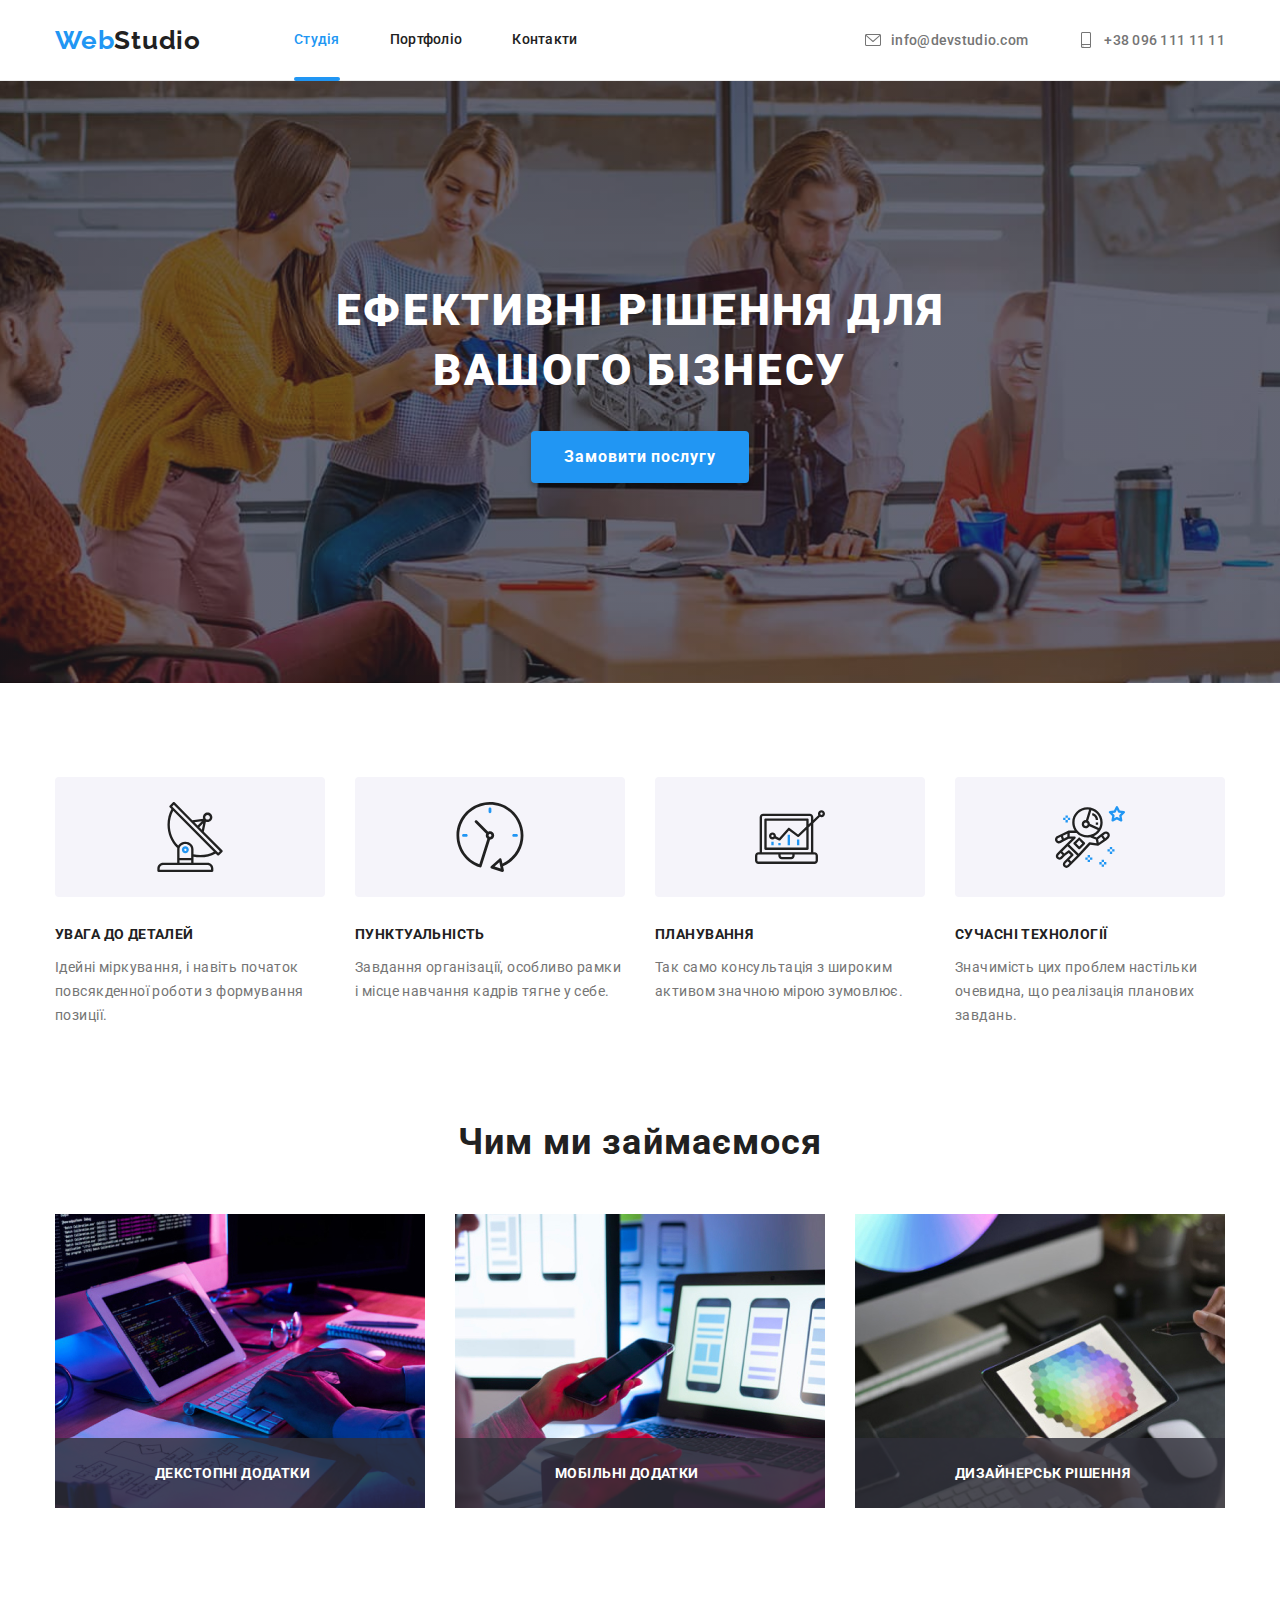
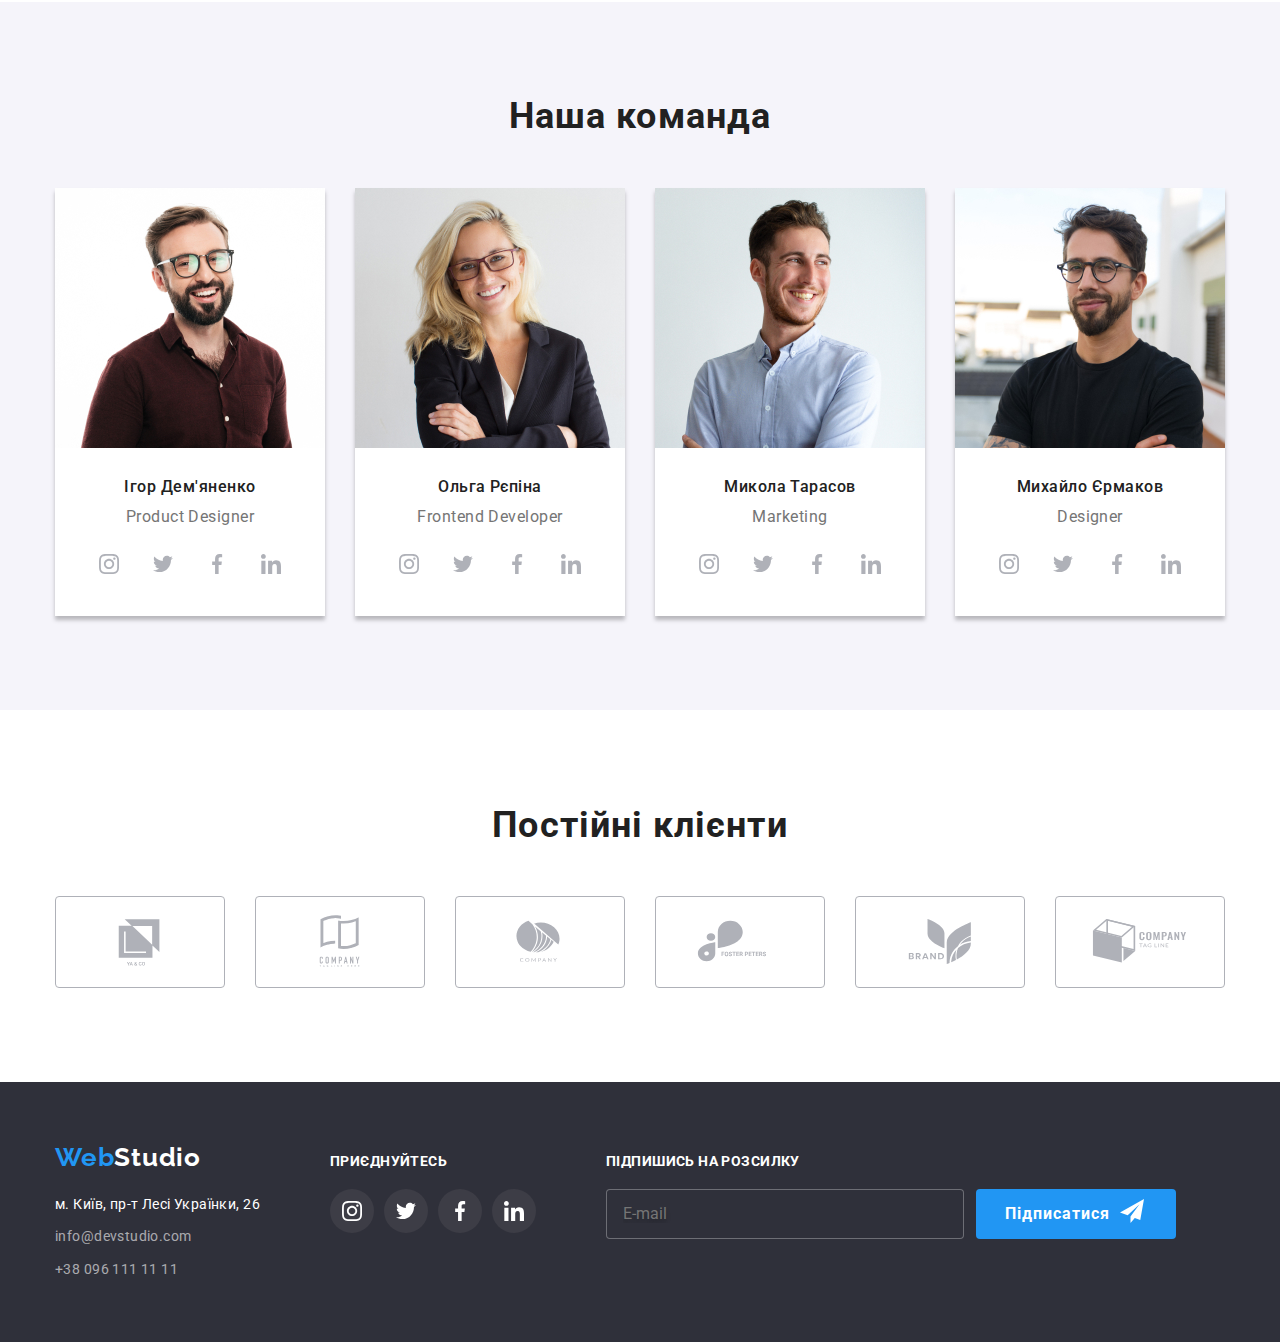
==== index.html @ d0a81571 "home work 6" ====
<!doctype html>
<html lang="uk">
<head>
    <meta charset="UTF-8">
    <meta http-equiv="X-UA-Compatible" content="IE=edge">
    <meta name="viewport" content="width=device-width, initial-scale=1.0">
    <title>WebStudio</title>
    <link rel="preconnect" href="https://fonts.googleapis.com">
    <link rel="preconnect" href="https://fonts.gstatic.com" crossorigin>
    <link href="https://fonts.googleapis.com/css2?family=Raleway:wght@700&family=Roboto:wght@400;500;700;900&display=swap"
        rel="stylesheet">
    <link rel="stylesheet" href="https://cdnjs.cloudflare.com/ajax/libs/modern-normalize/1.0.0/modern-normalize.min.css">
    <link rel="stylesheet" href="./css/styles.css">
</head>
<body class="page">
<!-- шапка сайта-->
    <header class="main-nav">
        <div  class="main-list container">
        <nav class="menu"> 
            <a href="./іndex.html" class="logo"><span class="logo-accent">Web</span>Studio</a>
            <ul class="site-nav list">
                <li class="item"><a href="#" class="link current">Студія</a></li>
                <li class="item"><a href="./portfolio.html" class="link">Портфоліо</a></li>
                <li class="item"><a href="#" class="link" >Контакти</a></li>
            </ul>
          </nav>
<!--Contacts-->    
            <ul class="mailtel-list list">
                <li class="item">
                    <a class="top-adress" href="mailto:info@devstudio.com">
                        <svg class="item-icon" width="16px" height="16px">
                        <use href="./images/icons.svg#icon-envelope "></use></svg>info@devstudio.com</a>              
                    </li>
                <li class="item"> 
                    <a class="top-adress" href="tel:+380961111111">
                        <svg class="item-icon" width="16px" height="16px">
                        <use href="./images/icons.svg#icon-smartphone"></use></svg>+38 096 111 11 11</a>
                  </li>
            </ul>
        </div>
    </header>
    <main>
<!-- Ефективні рішення для вашого бізнесу -->
        <section class="hero slide-hero">
            <h1 class="hero-title">ЕФЕКТИВНІ РІШЕННЯ ДЛЯ ВАШОГО БІЗНЕСУ</h1>
            <button  type="button" class="hero-button" data-modal-open>Замовити послугу</button>
            
        </section>
<!-- <h2>Переваги </h2> -->    
     <section class="section">
        <div class="container visually">
                <ul class="site-nav visually">
                    <li class="list-item">
                        <div class="icon-box">
                            <svg class="feuture-card-icon" width="70px" height="70px">
                              <use href="./images/icons.svg#icon-antenna-1"></use>
                            </svg>
                          </div>
                        <h3 class="title-visually">УВАГА ДО ДЕТАЛЕЙ</h3>
                        <p class="section-advantege">Ідейні міркування, і навіть початок повсякденної роботи з формування позиції.</p>
                    </li>

                    <li class="list-item">
                        <div class="icon-box">
                            <svg class="feuture-card-icon" width="70px" height="70px">
                              <use href="./images/icons.svg#icon-clock-1"></use>
                            </svg>
                          </div>
                        <h3 class="title-visually">ПУНКТУАЛЬНІСТЬ</h3>
                        <p class="section-advantege">Завдання організації, особливо рамки і місце навчання кадрів тягне у себе.</p>
                    </li>  
                    <li class="list-item">
                        <div class="icon-box">
                            <svg class="feuture-card-icon" width="70px" height="70px">
                              <use href="./images/icons.svg#icon-diagram-1"></use>
                            </svg>
                          </div>
                        <h3 class="title-visually">ПЛАНУВАННЯ</h3>
                        <p class="section-advantege">Так само консультація з широким активом значною мірою зумовлює.</p>
                        </li>
                    <li class="list-item">
                        <div class="icon-box">
                            <svg class="feuture-card-icon" width="70px" height="70px">
                              <use href="./images/icons.svg#icon-astronaut-1"></use>
                            </svg>
                          </div>
                        <h3 class="title-visually">СУЧАСНІ ТЕХНОЛОГІЇ</h3>
                        <p class="section-advantege">Значимість цих проблем настільки очевидна, що реалізація планових завдань.</p>
                    </li>
                </ul>
        </div>
       </section>
    <!-- Чим ми займаємось     -->
        <section class="section profile">
            <div class="container">
             <h2 class="section-title">Чим ми займаємося</h2>        
                <ul class="work-list see">
                    <li class="photo">
                      <div class="photo-thumb">
                          <img src="./images/Box/box1.jpg" class="work-see" alt="Картинка-1" width="370">
                            <div class="photo-overlay"> 
                            <p class="text-thumb">ДЕКСТОПНІ ДОДАТКИ</p>
                            </div>
                       </div>
                    </li>        
                    <li class="photo">
                        <div class="photo-thumb">
                          <img src="./images/Box/box2.jpg" class="work-see" alt="Картинка-2" width="370">
                          <div class="photo-overlay"> 
                                <p class="text-thumb">МОБІЛЬНІ ДОДАТКИ</p>
                          </div>
                       </div>
                    </li>
                    <li class="photo">
                      <div class="photo-thumb">
                       <img src="./images/Box/box3.jpg" class="work-see" alt="Картинка-3" width="370">
                          <div class="photo-overlay"> 
                            <p class="text-thumb">ДИЗАЙНЕРСЬК РІШЕННЯ</p>
                          </div>
                       </div>
                    </li>
                </ul>
            </div>
        </section>
<!--Наша команда-->
    <section class="section team">
        <div class="container">
         <h2 class="section-title">Наша команда</h2>
            <ul class="time-composition body"> 
                    <li class="item-body">
                        <img src="./images/Foto/igor1.jpg" alt="Дем'яненко" width="270">
                    <div class="subsubtitle">
                            <h3 class="section-subtitle">Ігор Дем'яненко</h3>
                            <p lang="en" class="professions">Product Designer</p>
                    <!-- </div>
                    соцсети команда
                    <div class="time-social">  -->
                        <ul class="list social">
                            <li>
                              <a class="time-social-link" href="https://www.instagram.com"><svg width="20px" height="20px">
                                  <use href="./images/icons.svg#icon-instagram"></use>
                                </svg>
                              </a>
                            </li>
                            <li>
                              <a class="time-social-link" href="https://twitter.com"><svg width="20px" height="20px">
                                  <use href="./images/icons.svg#icon-twitter"></use>
                                </svg>
                              </a>
                            </li>
                            <li>
                              <a class="time-social-link" href="https://www.facebook.com"><svg width="20px" height="20px">
                                  <use href="./images/icons.svg#icon-facebook"></use>
                                </svg>
                              </a>
                            </li>
                            <li>
                              <a class="time-social-link" href="https://www.linkedin.com"><svg width="20px" height="20px">
                                  <use href="./images/icons.svg#icon-linkedin"></use>
                                </svg>
                              </a>
                            </li>
                          </ul>
                    </div>
                    </li> 
                    <li class="item-body"> 
                         <img src="./images/Foto/olga2.jpg" alt="Рєпіна" width="270">
                        <div class="subsubtitle">
                           <h3 class="section-subtitle">Ольга Рєпіна</h3>
                           <p lang="en" class="professions">Frontend Developer</p>
                        <!-- </div>
                        <div class="time-social">   -->
                            <ul class="list social">
                                <li>
                                  <a class="time-social-link" href="https://www.instagram.com"><svg width="20px" height="20px">
                                      <use href="./images/icons.svg#icon-instagram"></use>
                                    </svg>
                                  </a>
                                </li>
                                <li>
                                  <a class="time-social-link" href="https://twitter.com"><svg width="20px" height="20px">
                                      <use href="./images/icons.svg#icon-twitter"></use>
                                    </svg>
                                  </a>
                                </li>
                                <li>
                                  <a class="time-social-link" href="https://www.facebook.com"><svg width="20px" height="20px">
                                      <use href="./images/icons.svg#icon-facebook"></use>
                                    </svg>
                                  </a>
                                </li>
                                <li>
                                  <a class="time-social-link" href="https://www.linkedin.com"><svg width="20px" height="20px">
                                      <use href="./images/icons.svg#icon-linkedin"></use>
                                    </svg>
                                  </a>
                                </li>
                              </ul>
                        </div>
                    <li class="item-body">
                        <img src="./images/Foto/mykola3.jpg" alt="Тарасов" width="270">
                        <div class="subsubtitle">
                            <h3 class="section-subtitle">Микола Тарасов</h3>
                            <p lang="en" class="professions">Marketing</p>
                         <!-- </div>
                         <div class="time-social">   -->
                            <ul class="list social">
                                <li>
                                  <a class="time-social-link" href="https://www.instagram.com"><svg width="20px" height="20px">
                                      <use href="./images/icons.svg#icon-instagram"></use>
                                    </svg>
                                  </a>
                                </li>
                                <li>
                                  <a class="time-social-link" href="https://twitter.com"><svg width="20px" height="20px">
                                      <use href="./images/icons.svg#icon-twitter"></use>
                                    </svg>
                                  </a>
                                </li>
                                <li>
                                  <a class="time-social-link" href="https://www.facebook.com"><svg width="20px" height="20px">
                                      <use href="./images/icons.svg#icon-facebook"></use>
                                    </svg>
                                  </a>
                                </li>
                                <li>
                                  <a class="time-social-link" href="https://www.linkedin.com"><svg width="20px" height="20px">
                                      <use href="./images/icons.svg#icon-linkedin"></use>
                                    </svg>
                                  </a>
                                </li>
                              </ul>
                        </div>
                    </li>
                    <li class="item-body">
                        <img src="./images/Foto/mychaylo4.jpg" alt="Єрмаков" width="270">
                        <div class="subsubtitle">
                            <h3 class="section-subtitle">Михайло Єрмаков</h3>
                            <p lang="en" class="professions">Designer</p>
                        <!-- </div>
                        <div class="time-social">   -->
                            <ul class="list social">
                                <li>
                                  <a class="time-social-link" href="https://www.instagram.com"><svg width="20px" height="20px">
                                      <use href="./images/icons.svg#icon-instagram"></use>
                                    </svg>
                                  </a>
                                </li>
                                <li>
                                  <a class="time-social-link" href="https://twitter.com"><svg width="20px" height="20px">
                                      <use href="./images/icons.svg#icon-twitter"></use>
                                    </svg>
                                  </a>
                                </li>
                                <li>
                                  <a class="time-social-link" href="https://www.facebook.com"><svg width="20px" height="20px">
                                      <use href="./images/icons.svg#icon-facebook"></use>
                                    </svg>
                                  </a>
                                </li>
                                <li>
                                  <a class="time-social-link" href="https://www.linkedin.com"><svg width="20px" height="20px">
                                      <use href="./images/icons.svg#icon-linkedin"></use>
                                    </svg>
                                  </a>
                                </li>
                              </ul>
                        </div>
                    </li>
            </ul>
        </div>
    </section>
    <!-- постійні клієнти -->
<section class="clients-section">
    <div class="container clients-block">
      <h2 class="clients-title">Постійні клієнти</h2>
      <ul class="list clients-list">
        <li>
          <a class="clients-icon" href="#">
            <svg width="106" height="60">
              <use href="./images/icons.svg#icon-logo-yaco1"></use>
            </svg>
          </a>
        </li>
        <li>
          <a class="clients-icon" href="#">
            <svg width="106" height="60">
              <use href="./images/icons.svg#icon-logo-tag2"></use>
            </svg>
          </a>
        </li>
        <li>
          <a class="clients-icon" href="#">
            <svg width="106" height="60">
              <use href="./images/icons.svg#icon-logo-company3"></use>
            </svg>
          </a>
        </li>
        <li>
          <a class="clients-icon" href="#">
            <svg width="106" height="60">
              <use href="./images/icons.svg#icon-logo-foster4"></use>
            </svg>
          </a>
        </li>
        <li>
          <a class="clients-icon" href="#">
            <svg width="106" height="60">
              <use href="./images/icons.svg#icon-logo-brand5"></use>
            </svg>
          </a>
        </li>
        <li>
          <a class="clients-icon" href="#">
            <svg width="106" height="60">
              <use href="./images/icons.svg#icon-logo-line6"></use>
            </svg>
          </a>
        </li>
      </ul>
    </div>
  </section>
    </main>
    <footer class="footer">      
        <!-- Контакты--> 
        <section class="contacts-section">
        <h2 class="visually-hidden">Contacts</h2>
              <div class="container footer-block"> 
                 <div>
                 <a href="./іndex.html" class="footer-section"><span class="logo-footer">Web</span>Studio</a>
                    <address class="addressa">
                        <p class="mail"> м. Київ, пр-т Лесі Українки, 26 </p>
                            <ul class="site-address">  
                                <li class="tel"><a href="mailto:info@devstudio.com" class="link-footer ">info@devstudio.com</a></li>
                                <li class="tel"><a href="tel:+380961111111" class="link-footer ">+38 096 111 11 11</a></li>
                            </ul> 
                    </address>
                  </div>
                  <div class="footer-social">
                    <p>Приєднуйтесь</p>
                    <ul class="list social">
                      <li>
                        <a class="footer-social-link" href="https://www.instagram.com"><svg width="20px" height="20px">
                            <use href="./images/icons.svg#icon-instagram"></use>
                          </svg>
                        </a>
                      </li>
                      <li>
                        <a class="footer-social-link" href="https://twitter.com"><svg width="20px" height="20px">
                            <use href="./images/icons.svg#icon-twitter"></use>
                          </svg>
                        </a>
                      </li>
                      <li>
                        <a class="footer-social-link" href="https://www.facebook.com"><svg width="20px" height="20px">
                            <use href="./images/icons.svg#icon-facebook"></use>
                          </svg>
                        </a>
                      </li>
                      <li>
                        <a class="footer-social-link" href="https://www.linkedin.com"><svg width="20px" height="20px">
                            <use href="./images/icons.svg#icon-linkedin"></use>
                          </svg>
                        </a>
                      </li>
                    </ul>
                  </div>   
                  <div class="mail-social"> 
                    <p> ПІДПИШИСЬ НА РОЗСИЛКУ</p>
                    <div class="mail-user">
                        <div class="mail-footer">
                         <label for="mail" class="imput-name"></label>
                        <input class="imput-footer" id="mail" type="email" name="mail" placeholder="E-mail"/>
                        </div>
                        <div class="mail-box">
                        <button type="button" class="mail-start">Підписатися
                       <svg class="mail-svg" width="24px" height="24px">
                         <use href="./images/icons.svg#icon-icon-send"></use></svg></button>
                      </div>
                      </div>
                   </div> 
               </div> 
              </div>   
             
        </section>    
    </footer>
 
  <div class="backdrop is-hidden" data-modal>
    <div class="modal" >
     <button  class="modal-close" data-modal-close>
      <svg width="20px" height="20px">
        <use href="./images/icons.svg#close-modal"></use></svg></button>
      
        <!-- Залиште свої дані, ми вам передзвонимо -->
      
      <form class="js-speaker-form">
       <h2 class="modal-data">Залиште свої дані, ми вам передзвонимо</h2> 
   
          <div class="form-position">
            <label for="name" class="imput-name">Ім'я</label>
                <div class="imputs">
                    <input class="imput-box" id="name" type="text" name="name"/>
                    <svg class="imputs-icon" width="18px" height="18px">
                          <use href="./images/icons.svg#icon-person-black-18dp">
                      </use>
                    </svg>
                </div>               
          </div>
          <div class="form-position"> 
           <label for="tel" class="imput-name">Телефон</label>
               <div class="imputs">
                  <input class="imput-box" id="tel" type="tel" name="tel" />
                  <svg class="imputs-icon" width="18px" height="18px">
                  <use href="./images/icons.svg#icon-phone-black-18dp">
                  </use>
                </svg>
              </div>
          </div>       
          <div class="form-position"> 
            <label for="mail" class="imput-name">Пошта</label>
             <div class="imputs">
              <input class="imput-box" id="mail" type="email" name="mail" />
              <svg class="imputs-icon" width="18px" height="18px">
              <use href="./images/icons.svg#icon-email-black-18dp">
              </use>
            </svg>
             </div>
          </div>       
          <div class="form-position"> 
            <label for="comment" class="imput-name">Коментар</label>
          <div class="imputs">
            <textarea id="comment" name="comment" class="user-comment" cols="30" rows="10" 
          style= "width: 448px; height: 120px;"
          placeholder="Введіть текст" class="text-comment"
          ></textarea>
          </div>
          </div>
          <container class="check-polise"> 
            <input id="policy" type="checkbox" class="check-box" name="policy"  style= "width: 15px; height: 16px;">
            <p class="consent">Погоджуюся з розсилкою та приймаю <span class="link-contract">Умови договору</span></p> 
         </container>
      <!-- </form> -->
        <!-- <div class="button-position"> -->
            <button type ="submit" class="submit-button">Відправити</button>
        <!-- </div> -->
      </form>
    </div>
  </div>  
    <script src="./js/modal.js">
    </script>
</body>
</html>
---- css/styles.css ----
:root {
  --primary-text-color: #757575;
  --title-text-color:#212121;
  --accent-color:#2196F3;
  --project-color: #EEEEEE;
  --white-color: #ffffff;
  --button-background-color: #F5F4FA;
  --page-background-color: #F5F4FA;
  --background-color:#2F303A;
  --link-address: rgba(255, 255, 255, 0.6);
  --background-color-page: #ffffff;
  --solid: #EEEEEE;
  --background-color-portfolio: #F5F5F5;
  --border-color-page: #ECECEC;
  --color-hero-background:#C4C4C4;
  --color-social-link:  #AFB1B8;

}



body {
    font-family: Roboto, sans-serif;
    background-color:var(--white-color);
    /* background-color: tomato; */
    color:  var(--primary-text-color);
    /* border: 2px dashed tomato; */
    font-style: normal;
}
.hero,
.contacts-section  {
    background-color: var(--background-color)
    
}
/* .link.current{
    background-color: var(--accent-color);
} */

.item {
    position: relative;
}
.link.current::after {
    content: "";
    position: absolute;
    left: 0;
    bottom: -1px;
    /* transform: translate(-50%,0); */
    display: block;
    border-radius: 2px;
    width: 100%;
    height: 4px;
    background-color: var(--accent-color);
    
}

.hero {
    text-align: center;
    padding-top: 200px;
    padding-bottom: 200px;
    max-width: 1600px;
    /* height: 600px; */
    margin: 0 auto 0 auto;
    background-color: var(--color-hero-background);

}

.visually-hidden {
    position: absolute;
    white-space: nowrap;
    width: 1px;
    height: 1px;
    overflow: hidden;
    border: 0;
    padding: 0;
    clip: rect(0 0 0 0);
    clip-path: inset(50%);
    margin: -1px;
}    
 /* outline: 1px solid olive; */

.contacts-section {
    display: flex;
    padding-top: 60px;
    padding-bottom: 60px;
}

/* .logo-footer{
    padding-top: 60px;
}  */
.addressa .mail {
    padding-bottom: 0px;
    /* margin-top: 20px; */
    margin-bottom: 9px;
    font-size: 14px;
    line-height: 1.7;
    letter-spacing: 0.03em;
    color: var(--white-color);

    
}


.site-address {
    margin-top: 0px;
    margin-bottom: 0px;
    padding-bottom: 0px;
    padding-left: 0px;
    transition: transform 250ms  cubic-bezier(0.4, 0, 0.2, 1);
}
.site-address > a {
    padding-bottom: 0px;
}


/* * Ресет */ 

/* svg {
    width: 20px;
    height: 20px;
} */
/* Стили для обнуления верхних отступов у элементов */
h1,
h2,
h3,
h4,
h5,
h6,
p {
	margin-top: 0;
}
/* Класс для обнуления базовых свойств у списков (ul) */
.list {
	list-style: none;
	padding-left: 0;
	margin: 0;
    
}
/* Класс для обнуления базовых свойств у ссылок */
.link {
	text-decoration: none;
	color: inherit;
}
/* Свойства для корректного отображения картинок */
img {
	display: block;
	max-width: 100%;
	height: auto;
}
/* Свойства для обнуления курсива у address */
address {
	font-style: normal;
    margin-top: 20px;
}



/* обнуление маржинов у ul */
.site-nav,
.contacts {
    margin: 0;
}

/* конец Ресет */

.hero-title {
    /* padding-top: 200px; */
    padding-bottom: 0px;
    margin-top: 0px;
    margin-bottom: 30px;
    color: #FFFFFF;
    font-weight: 900;
    font-size: 44px;
    line-height: 1.36;
    text-align: center;
    letter-spacing: 0.06em;
    max-width: 696px;
    margin-left: auto;
    margin-right: auto;   
  
}
 /* добавление иконок */


.visuallym {
    display: flex;

}

.top-adress {
    display: flex;
    align-items: center;
    text-decoration: none;
    font-weight: 500;
    font-size: 14px;
    line-height: 16px;
    letter-spacing: 0.02em;
    color: var(--primary-text-color);
    transition: fill 250ms cubic-bezier(0.4, 0, 0.2, 1), color 250ms cubic-bezier(0.4, 0, 0.2, 1) ; 
}



.item-icon {

    margin-right: 10px;
    fill: currentcolor;
}

.icon-box {
    height: 120px;
    display: flex;
    align-items: center;
    justify-content: center;
    background-color: var(--page-background-color);
    margin-bottom: 30px;
    border-radius: 4px;
    flex-basis: calc((100% - 90) / 4);
}
.list-item {
    display: inline-block;
    width: 270px;
}

.slide-hero {
    background-image: linear-gradient(to right, rgba(47, 48, 58, 0.4), rgba(47, 48, 58, 0.4)), url(../images/Brainstorm-foto.jpg);
    background-repeat: no-repeat;
    background-position: center center;
    background-size: cover;
}

/* .list-item: */

.hero-button {
    display: inline-block;
    border-radius: 4px;
    border: 1px solid transparent;
    padding: 10px 32px;
    min-width: 216px;
    box-shadow: 0px 4px 4px rgba(0, 0, 0, 0.25);
    /* margin-bottom: 200px; */
}
 

 
.hero-button {
    color: var(--white-color);
    cursor: pointer;
    font-weight: 700;
    font-size: 16px;
    line-height: 1.87;
    text-align: center;
    letter-spacing: 0.06em;
}
.hero-button {
    background-color: #2196F3;
    transition: background-color 250ms cubic-bezier(0.4, 0, 0.2, 1);

}
.hero-button:hover,
.hero-button:focus {
    color: var(--white-color);
    background-color: #188CE8;
    /* transition: 250ms cubic-bezier(0.4, 0, 0.2, 1); */

}


/* Page-header */

.page-header {
    background-color:var(--background-color-page);
  
}


.main-list.container {
    margin-left: auto;
    margin-right: auto;
    padding-left: 15px;
    padding-right: 15px;
    width: 1200px;

}

.container {
    margin-left: auto;
    margin-right: auto;
    padding-left: 15px;
    padding-right: 15px;
    width: 1200px;

}

.container.visually {
    margin-top: 0px;
    margin-bottom: 0px;
}

.container.card {
    margin-bottom: 94px;
}

/* main-nav */


.main-nav {
    align-items: center;
    justify-content: space-between;
    border-bottom: 1px solid var(--border-color-page);
    margin-top: 0px;
    margin-bottom: 0px;
    padding-right: 0px;
    /* margin-left:; */

}
.main-list {
    display: flex;
    justify-items: flex-end;
    margin-top: 0px;
    margin-bottom: 0px;
    margin-left: auto;
    align-items: normal;
    /* border-bottom: 1px solid var(--border-color-page); */


}

/* logo */

.logo {
    text-decoration: none;
    color: var(--title-text-color);
    font-family: Raleway, sans-serif;
    font-weight: 700;
    font-size: 26px;
    line-height: 1.19;
    text-align: center;
    letter-spacing: 0.03em;
   margin-right: 93px ;

}
.logo-accent {
    color: var(--accent-color);
    
}

.logo a  {
    margin-top: 0px;
    margin-bottom: 0px;
    padding-top: 0px;
    padding-bottom: 0px;
}


/* Main-nav */

.menu {
 
    color: var(--accent-color);
    margin-top: 0px;
    margin-bottom: 0px;
    padding-top: 0px;
    padding-bottom: 0px;

}

.menu {
    display: flex;
    align-items: center;
}

/* link */

.link {
    display: flex;
    align-items: center;

    font-weight: 500;
    font-size: 14px;
    line-height: 1.14;
    letter-spacing: 0.02em;
    text-decoration: none;

}

.link {
    transition: background-color 250ms cubic-bezier(0.4, 0, 0.2, 1);
    cursor: pointer;
} 

.mailtel-list .link-header {
    padding-top: 32px;
    padding-bottom: 32px;
}


.link-footer {
    text-decoration: none;
    font-size: 14px;
    line-height: 1.71;
    letter-spacing: 0.03em;
    color: rgba(255, 255, 255, 0.6);
    transition: color 250ms cubic-bezier(0.4, 0, 0.2, 1);
}


.tel + .tel {
margin-top: 9px;
}

.button {
    color: var(--white-color);
    cursor: pointer;  
    transition: transform 250ms cubic-bezier(0.4, 0.0, 0.2, 1.0);
}

ul { 
    list-style: none;
}

.site-nav {
    display: flex;
    flex-wrap: nowrap
    

} 
.site-nav {
    transition: transform 250ms cubic-bezier(0.4, 0.0, 0.2, 1.0);
}


.site-nav .list {
    display:block;
   
}

.item + .item {
    margin-left: 50px;
}

.link-header {
align-self: flex-start;
transition:250ms cubic-bezier(0.4, 0.0, 0.2, 1.0);

}

.site-nav .link {
    display: block;
    color: var(--title-text-color);
    padding-top: 32px;
    padding-bottom: 32px;
}

.section-title  {
    margin-top: 0px;
    margin-bottom: 50px;
    /* padding-top: 94px;  */
    /* padding-bottom: 50px; */
} 

.time-composition {
    display: flex;
    background-color: var(--button-background-color);
 

}
.humana-list {
    display: block;
    width: 270px;
    margin-left: 0px;
    box-shadow: 0px 4px 4px rgba(0, 0, 0, 0.25);
    transition: transform 250ms cubic-bezier(0.4, 0, 0.2, 1);
     
}

.time-composition.body {
    display: flex;
    flex-wrap: wrap;
}
.item-body {
    width: 270px;
    margin-left: 0px;
    box-shadow: 0px 4px 4px rgba(0, 0, 0, 0.25);
    transition: transform 250ms cubic-bezier(0.4, 0, 0.2, 1);
}
 /* соцсети команды */

.time-social-link {
    display: flex;
    align-items: center;
    justify-content: center;
    width: 44px;
    height: 44px;
    border-radius: 50%;
    fill: var(--color-social-link);
    transition: fill 250ms cubic-bezier(0.4, 0.0, 0.2, 1.0), background-color 250ms cubic-bezier(0.4, 0.0, 0.2, 1.0);
    
}

.time-social-link:hover,
.time-social-link:focus  {
    background-color: var(--accent-color);
    fill: var(--white-color);
}


.work-list {
    
   display: flex;
   margin: 0px;
   padding: 0px;
   justify-content: space-between;
   /* padding-bottom: 44px; */
}

.thumb-project {
    position: relative;
    overflow: hidden;
    transition: transform 250ms cubic-bezier(0.4, 0.0, 0.2, 1.0);
}

.photo-thumb {
    position: relative;
    overflow: hidden;
    transition: transform 250ms cubic-bezier(0.4, 0, 0.2, 1);
  }
  
  .photo-overlay{
    display: flex;
    position: absolute;
    bottom: 0;
    width: 370px;
    height: 70px;
    background-color: var(--color);
  
    /* transform: translateX(100%);
    transition: transform 250ms cubic-bezier(0.4, 0, 0.2, 1); */
  } 
  
  /* .photo:hover .photo-overlay{
    transform: translateX(0);
  } */
  .text-thumb{
    position: absolute;
    color:var(--white-color);
    font-weight: 700;
    font-size: 14px;
    text-align: center;
    text-transform: uppercase;
    letter-spacing: 0.03em;
    padding-top: 27px;
    padding-bottom: 27px;
    bottom: 0px;
    left: 100px;
    opacity: 1;
    margin: 0;
  }
  
  .photo-thumb:hover .text-thumb{
    opacity: 1;
  }


.photo-overlay {
    display: flex;
    position: absolute;
    bottom: 0;
    width: 370px;
    height: 70px;
    background-color: rgba(47, 48, 58, 0.8);;
    /* transform: translateX(100%);
    transition: transform 250ms cubic-bezier(0.4, 0, 0.2, 1); */
}


.work-list.see :nth-child(3n) {
    margin-right: 0px;
}

/* .container, */
.time-composition {
    margin-top: 0px;
    margin-bottom: 0px;
    /* padding-bottom: 92px; */
    margin-left: 0px;
    margin-right: 0px;
    padding-left: 0px;

}  


.time-composition {
    gap: 30px;
}
.item-body {
 background-color: var(--background-color-page);
}

.title,
.section-subtitle {
/* .time-composition .professions { */
    margin-top: 0px;
    margin-bottom: 10px; 
}  
.professions {
    margin-bottom: 0px;
    padding-bottom: 0px;
    margin-bottom: 16px;
}

.site-nav .current {
    color: var(--accent-color);
}

.site-nav.visually {
    gap: 30px;
    padding-left: 0px;
}


.site-nav .link:hover,
.site-nav .link:focus,
.top-adress:hover,
.top-adress:focus {
    color: var(--accent-color);
}

.site-address:hover,
.site-address:focus {
    color: var(--accent-color);
    fill: var(--accent-color);
 }


/* email tel list */
.mailtel {
    display: flex;
    align-items: center;
}

.mailtel-list li + li {
    margin-left: 50px;   
   }


.mailtel-list {
    display: flex;
    margin-left: auto;
    align-items:center;
   
}
.mailtel-list.item + .item {
    margin-left: 50px;

}

.section-title {
    font-weight: 700;
    font-size: 36px;
    line-height: 1.16;
    text-align: center;
    letter-spacing: 0.03em;
    margin-top: 0;
    /* margin-bottom: 10; */
    color: var(--title-text-color);
}


.type-title > p {

    background-color: var(--white-color);
}

/* project */


.project-windows {

width: 370px;
    text-decoration: none;
    margin-top: 0px;
    margin-bottom: 0px;

    margin-left: 0px;
    margin-right: 0px;
}

.project-text {
/* position: absolute; */
 margin: 0;
 opacity: 1;
 padding: 0px;
 padding-top: 63px;
padding-top: 63px;
padding-left: 24px;
padding-right: 24px;
font-size: 18px;
    line-height: 1.55;
    letter-spacing: 0.03em;
    color: #FFFFFF;


  
}

   
.project-box {
    display: block;
    text-decoration: none;
}



.portfolio-overlay {
    position: absolute;
    width: 100%;
    height: 100%;
    left: 0;
    top: 0;
    margin: 0px;
    background-color: rgba(33, 150, 243, 0.9);
    opacity: 1;
    transition: transform 250ms cubic-bezier(0.4, 0, 0.2, 1);
    transform: translateY(100%); 
   
    
}

.project-box:hover .portfolio-overlay {
    transform: translateY(0);
}

.project-windows:hover {    
    box-shadow: 0px 4px 4px rgba(0, 0, 0, 0.25);

} 

.project-name {
    font-family: 'Roboto';
    padding-top: 0px;
    margin-bottom: 4px;
    line-height: 2.00;
    margin-bottom: 4px;
    font-family: Roboto;
    color: var(--title-text-color);
    font-style: normal;
    font-weight: 700;
    font-size: 18px;
    letter-spacing: 0.06em;
    } 


.project-watch {
margin: 0px;
padding-top: 0px;
padding-bottom: 0px;

}

.project-watch {
    color: var(--primary-text-color);
    font-size: 16px;
    line-height: 1.8;
    letter-spacing: 0.03em;
}
 


/* тень на картиник!!!! */
.project-box {
    min-width: 100px;
    font-family: inherit;
    appearance: none;
    border: 0;
    border-radius: 5px;
    color: #ffffff;
     
}
.project-box {
    display: block;
    transition: box-shadow 250ms cubic-bezier(0.4, 0.0, 0.2, 1.0);
}

.project-box:hover,
.project-box:focus  {
    box-shadow: 0px 4px 4px rgba(0, 0, 0, 0.25);
    
    }
    
.project {
    display: flex;
    flex-wrap: wrap;
    gap: 30px;
    margin-top: 0px;
    padding-left: 0px;
    padding-left: 0px;
    margin-bottom: 0px;
}

.project {
    flex-basis: calc(100% - 60px/3);

}


.project-list {
    margin: 0px;
    padding: 20px 24px;
    border-width: 0px 1px 1px 1px;
    border-color: var(--solid); 
    border-style: solid ;
    

}

.container.project {
    margin-left: 0px;

}


.project-windows {
   max-width: 370px;

}


.project-windows .project-box + .project-box:nth-child(n3) {
    margin-right: 0px;
}
.project-box {
    max-width: 370px;
    list-style: none;
    text-decoration: none;
transition: box-shadow 250ms cubic-bezier(0.4, 0.0, 0.2, 1.0);
}

.site-nav .item + .item {
    margin-left: 50px;

}
    

.title {
    list-style: none;
    font-weight: 700;
    font-size: 18px;
    line-height: 2;
    letter-spacing: 0.03em;
    margin-top: 0;
    margin-bottom: 10px;
    color: var(--title-text-color);
}

.title-visually {
    font-style: normal;
    font-weight: 700;
    font-size: 14px;
    line-height: 1.14;
    letter-spacing: 0.03em;
    text-transform: uppercase;
    color: var(--title-text-color);
    /* padding-top: 94px; */
}


    /* section */

.section {
    padding-top: 0px;
    padding-bottom: 0px;
    padding-top: 94px;
    padding-bottom: 94px;
    }
    .section.profile {
      padding-top: 0px; 
    }
    .section.team {
        background-color: var(--page-background-color);
    }

.section-advantege {

    margin-bottom: 0px;
    font-size: 14px;
    line-height: 1.71;
    letter-spacing: 0.03em;
    }
    

.site-nav ul {
    padding-left: 0px;
}
 /* наша команда */

.subsubtitle {
padding-top: 30px;
padding-bottom: 30px;
 }


.section-subtitle {
    color: var(--title-text-color);
    font-weight: 500;
    font-size: 16px;
    line-height: 1.18;
    text-align: center;
    letter-spacing: 0.03em;
}

 .professions {
    font-size: 16px;
    line-height: 19px;
    text-align: center;
    letter-spacing: 0.03em;
 }

.team {
    background-color: var(--button-background-color);
}

/* Постійнв клієнти */

.clients-list {
    display: flex;
    align-items: center;
    justify-content: center;
    gap: 30px;
}


.clients-block {
    padding-top: 94px;
    padding-bottom: 94px;

}
.list {
    list-style: none;
    padding-left: 0;
    /* margin: 0; */
}
.clients-title {
    font-weight: 700;
    font-size: 36px;
    line-height: 42px;
    text-align: center;
    letter-spacing: 0.03em;
    color: #212121;
    margin-bottom: 50px;
}

.clients-icon {
    display: flex;
    align-items: center;
    justify-content: center;
    width: 170px;
    height: 92px;
    border: 1px solid #AFB1B8;
    border-radius: 4px;
    fill: var(--color-social-link);
    transition: fill 250ms cubic-bezier(0.4, 0.0, 0.2, 1.0), border 250ms  cubic-bezier(0.4, 0, 0.2, 1);
}

.clients-icon:hover,
.clients-icon:focus {
    border: 1px solid var(--accent-color);
    fill: var(--accent-color);
}

.footer {
    color: var(--background-color);
}

.footer-block {
    display: flex;
    align-items: baseline;
    }
    

.footer.logo-footer {
    color: var(--accent-color);
}


.page-footer {
    color: var(--background-color);
} 

.logo-contacts,
.logo-footer,
.address,
.link-footer
.footer-section,
.link-address,
.contacts-section {
    text-decoration: none;
}

 .address {
    color: var(--white-color);
    font-style: normal;
    font-size: 14px;
    line-height: 1.71;
    letter-spacing: 0.03em;
}

.link-address {
    color: var(--link-address);
    font-size: 14px;
    line-height: 1.71;
    letter-spacing: 0.03em;
}

.logo-contacts {
    font-family: 'Raleway';
    font-weight: 700;
    font-size: 26px;
    line-height: 1.19;
    letter-spacing: 0.03em;
}

.section .team {
    margin-bottom: 44px;
}

.footer {
    height: 252px;
    background: var(--color-section);
    padding-top: 0px;
    padding-bottom: 60px;
}
.footer-section {
    text-decoration: none;
    color: var(--white-color);
    font-family: Raleway, sans-serif;
    font-weight: 700;
    font-size: 26px;
    line-height: 1.19;
    text-align: center;
    letter-spacing: 0.03em;



}

.logo-footer {
    color: var(--accent-color);
}


 /* Portfolio */

 .button-project {
    display: flex;
    align-items: center;
    justify-content:center;
    padding-left: 0px;
    border-radius: 4px;
    margin: 50px;
    margin-top: 0;
     min-width: 216px;   
    transition: background-color 250ms cubic-bezier(0.4, 0, 0.2, 1);

 }



.button-filter {
    display:inline-flex;
    align-items: center;
    color: var(--title-text-color);
    background-color: var(--button-background-color);
    cursor: pointer;
    font-family: inherit;
    border-radius: 4px;
    border: 1px solid transparent;
    padding: 6px 22px;
    text-align: center;
    font-weight: 500;
    font-size: 16px;
    line-height: 1.62;
    letter-spacing: 0.03em;
    transition: background-color 250ms cubic-bezier(0.4, 0, 0.2, 1), box-shadow 250ms cubic-bezier(0.4, 0, 0.2, 1), color 250ms cubic-bezier(0.4, 0, 0.2, 1);
         }

.button-item {
margin-right: 8px;
}

.button-item:last-child {
    margin-right: 0;
}      


.button-filter:hover, 
.button-filter:focus {
    color: var(--white-color);
    background-color: var(--accent-color);
    box-shadow: 0px 4px 4px rgba(0, 0, 0, 0.25);
    /* transition:250ms cubic-bezier(0.4, 0, 0.2, 1);   */
}

.link-footer:hover {
    color: var(--accent-color);
    /* transition:250ms cubic-bezier(0.4, 0, 0.2, 1); */

}

.footer-social {
    display: flex;
    flex-direction: column;
    margin-left: 70px;
}

.footer-social p {
    text-transform: uppercase;
    color: var(--white-color);
    margin-bottom: 20px;
    font-weight: 700;
    font-size: 14px;
    line-height: 16px;
    letter-spacing: 0.03em;
}

.footer-social .social {
    margin: 0px;
}
.social {
    display: flex;
    justify-content: center;
    gap: 10px;
}


.footer-social-link {
    display: flex;
    align-items: center;
    justify-content: center;
    width: 44px;
    height: 44px;
    border-radius: 50%;
    fill: var(--white-color);
    background: rgba(184, 177, 177, 0.1);
    transition: background-color 250ms cubic-bezier(0.4, 0.0, 0.2, 1.0);
}
.footer-social-link:hover,
.footer-social-link:focus {
    background-color: var(--accent-color);
}
.mail-social {
    display: flex;
    justify-content: flex-start;
    flex-direction: column;
    margin-left: 70px;
}

.mail-social p {
    text-transform: uppercase;
    color: var(--white-color);
    margin-bottom: 20px;
    font-weight: 700;
    font-size: 14px;
    line-height: 16px;
    letter-spacing: 0.03em; 
}
/* .mail-social {
   
    
} */

.imput-footer {
/* display: grid; */
cursor: pointer;
width: 358px;
height: 50px;
padding: 0px;
padding-left: 16px;
padding-right: 12px;
/* margin-bottom: 10px; */
border: 1px solid rgba(255, 255, 255, 0.3);
filter: drop-shadow (0px 4px 4px rgba(0, 0, 0, 0.15));
background-color: var(--background-color);
color: rgba(255, 255, 255, 0.6);
text-shadow: 0px 4px 4px rgba(0, 0, 0, 0.25);
border-radius: 4px;
/* margin-top: 4px; */
/* fill: var(--color-social-link); */

transition: fill 250ms cubic-bezier(0.4, 0.0, 0.2, 1.0), border 250ms cubic-bezier(0.4, 0, 0.2, 1), color 
250ms cubic-bezier(0.4, 0.0, 0.2, 1.0);

} 


.imput-footer:hover,
.imput-footer:focus {
    border: 1px solid var(--accent-color);
    color: var(--accent-color);
    box-shadow: 0px 4px 4px rgba(0, 0, 0, 0.25);


    
}



.mail-footer {
    margin-right: 12px;
}

.mail-box {
    position: relative;
    /* padding: 10px 28px; */
}

.mail-start {
    background-color: #2196F3;
    transition: background-color 250ms cubic-bezier(0.4, 0, 0.2, 1);
}

.mail-start {
    display: block;
    position: relative;
    width: 200px;
    height: 50px;
    padding-left: 28px;
    border-radius: 4px;
    /* border: 1px solid transparent; */
    color: var(--white-color);
    cursor: pointer;
    font-weight: 700;
    font-size: 16px;
    line-height: 1.87;
    text-align: left;
    align-items: center;
    letter-spacing: 0.06em;
    /* box-shadow: 0px 4px 4px rgba(0, 0, 0, 0.15); */
  
    border: 1px solid transparent;
    /* fill: var(--background-color-page); */
    transition: fill 250ms cubic-bezier(0.4, 0.0, 0.2, 1.0), border 250ms cubic-bezier(0.4, 0, 0.2, 1);
}
  
.mail-start:hover,
.mail-start:focus {
    border: 1px solid var(--accent-color);
    /* color: var(--accent-color); */
    box-shadow: 0px 4px 4px rgba(0, 0, 0, 0.15);
    /* text-shadow: 0px 4px 4px rgba(0, 0, 0, 0.25); */
}



    .mail-svg {
        position: absolute;
     /* margin: 10px;
        top: 13px;
        right: 28px; */
fill: var(--white-color);
    justify-content: center;
    align-items: center;
    margin-left: 10px;


    }




    /* модальное окно */

.backdrop {
    position: fixed;
    top: 0px;
    left: 0px;
    width: 100%;
    height: 100%;
    background: rgba(0, 0, 0, 0.2);;
    /* border: 10px solid violet; */
    transition: opasity 250ms cubic-bezier(0.4, 0, 0.2, 1), visibility 250ms cubic-bezier(0.4, 0, 0.2, 1);

}   
.backdrop.is-hidden { 
    opacity: 0;
    pointer-events: none;
    visibility: hidden;
  
}
.modal {
    position: absolute;
    top: 50%;
    left: 50%;
    transform: translate(-50%, -50%);
    max-height: 581px;
    height: 100%;
    width: 528px;
    background-color: var(--background-color-page); 
    transition: background-color  250ms cubic-bezier(0.4, 0, 0.2, 1);
    /* z-index: -1; */
    padding: 40px;
border: 1px solid transparent;
border-radius: 4px;
min-height: 581px;
overflow: auto;
box-shadow: 0px 1px 3px rgb(0 0 0 / 12%), 0px 1px 1px rgb(0 0 0 / 14%), 0px 2px 1px rgb(0 0 0 / 20%);   
     
}


/* 
position: relative;
width: 528px;

background-color: rgba(255, 255, 255, 1);
padding: 40px; */


.modal-close {
    display: flex;
    position: absolute;
    /* width: 100%; */
    top: 8px;
    right: 8px;
    margin: 0;
    align-items: center;
    justify-content: center;
    width: 30px;
    height: 30px;
    border-radius: 50%;
    border: 1px solid rgba(0, 0, 0, 0.1);
    padding: 0;
  background-color: var(--background-color-page);
    fill: rgba(0, 0, 0, 1);
    cursor: pointer;
}

/* Залиште свої дані, ми вам передзвонимо */

.modal-data {
    /* padding: 40px; */
    /* display: inline-block; */
    padding: 0px;
    margin-bottom: 12px;
    font-weight: 700;
    font-size: 20px;
    line-height: 1.15;
    text-align: center;
    letter-spacing: 0.03em;
    color: var(--title-text-color);

    
}
.js-speaker-form {
    /* margin-bottom: 20px; */
}

    padding-top: 0;
    padding-bottom: 0px; 
    
   
                            /* Модальное окно */


.form-position {
    /* font-weight: 400;
font-size: 12px;
line-height: 14px; */
letter-spacing: 0.01em;
color: rgba(117, 117, 117, 1);
font-weight: 400;
font-size: 12px;
line-height: 1.16;
letter-spacing: 0.01em;
margin-bottom: 4px;
padding-left: 0;
width: 448px;
height: 40px;
fill: var(--accent-color);
border: 1px solid var(--accent-color);
cursor: pointer;
}

.form-position:hover,
.form-position:focus

 {
    transition: fill 250ms cubic-bezier(0.4, 0.0, 0.2, 1.0), border 250ms cubic-bezier var(--accent-color);
}



/* .imput-name {

    
    } */

.imputs  {
position: relative;
 transition: fill 250ms cubic-bezier(0.4, 0, 0.2, 1), color 250ms cubic-bezier(0.4, 0, 0.2, 1);
 cursor: pointer;
}


.imputs:hover,
.imputs:focus {
    border :  var(--accent-color);
    fill: var(--accent-color);
}  




.imput-box {
    display: grid;
    width: 448px;
    height: 40px;
    padding: 0px;
    padding-left: 40px;
    padding-right: 12px;
    margin-bottom: 10px;
    border: 1px solid rgba(33, 33, 33, 0.2);
    border-radius: 4px;
    cursor: pointer;
    margin-top: 4px;
    fill: var(--color-social-link);
    transition: fill 250ms cubic-bezier(0.4, 0.0, 0.2, 1.0), border 250ms cubic-bezier var(--accent-color);
} 

.imput-box:hover,
.imput-box:focus {
border: 1px solid var(--accent-color);
fill: var(--accent-color);
}

.imputs-icon{
    position: absolute;
    top: 50%;
    left: 12px;
    transform: translateY(-50%);
    display: inline-block;
}

/* .imputs-icon:hover,
.imputs-icon:focus {
    border: 1px solid var(--accent-color);
    fill: var(--accent-color);
} */

/* 
.button-position {
    display: block;
    left:  164px;
    bottom: 40px;
} */

.submit-button {
    /* display: inline-; */
    border-radius: 4px;
    border: 1px solid transparent;
    padding: 10px 52px;
    /* width: 200px;  */
    box-shadow: 0px 4px 4px rgba(0, 0, 0, 0.25);
    /* margin-bottom: 30px; */
    /* padding-bottom: 200px; */
    /* display: flex; */
    align-items: center;
    margin-left: 124px;
    margin-right: 124px;
    width: 200px;
    height: 50px;
 
}

.submit-button {
    /* position: absolute; */
    /* width: 200px;
    height: 50px; */
    /* left:  164px; */
    /* bottom: 40px; */
}

.submit-button {
    color: var(--white-color);
    cursor: pointer;
    font-size: 16px;
    line-height: 1.87;
    text-align: center;
    letter-spacing: 0.06em;
}
.submit-button {
    background-color: #2196F3;
    transition: background-color 250ms cubic-bezier(0.4, 0, 0.2, 1), box-shadow 250ms cubic-bezier(0.4, 0, 0.2, 1);

}
.submit-button:hover,
.submit-button:focus {
    color: var(--white-color);
    background-color: #188CE8;
    /* transition: 250ms cubic-bezier(0.4, 0, 0.2, 1); */
}

.mail-user {
    display: flex;
    justify-content: center;
}

.user-comment {
    border: 1px solid rgba(33, 33, 33, 0.2);
    /* position: absolute; */
    width: 448px;
    height: 58px;
    border-radius: 4px;
    margin-top: 4px;
    margin-bottom: 20px;
    resize: none;
    padding: 12px 16px;
    font-weight: 400;
    font-size: 12px;
    line-height: 1.16;
    letter-spacing: 0.01em;
    color: rgba(117, 117, 117, 0.5);

}

.user-comment:hover,
.user-comment:focus {
  border: 1px solid var(--accent-color);   
}



.text-comment {
font-weight: 400;
font-size: 14px;
line-height: 1.14;
letter-spacing: 0.01em;
color: #212121;
}

/* Vector */
.check-box {

left: 52px;
bottom: 124px;
/* : #212121; */

background-color: #2196F3;
border: 1px solid #212121;
cursor: pointer;  
transition: border-color 250ms cubic-beziervar(--accent-color);

}

/* identical to box height */


.check-polise {
    /* position: absolute; */
    /* display:flex; */
    display: flex;
    align-items: center;
    padding-left: 12px;
    margin: 0;
    margin-bottom: 30px;
    border-color: var(--accent-color);
    /* left: 52px; */
    /* bottom: 120px; */
  
   

}
.check-box:hover,
.check-box:focus {
    border-color: var(--accent-color)
}



/* умови договору */

.consent {
font-weight: 400;
font-size: 14px;
line-height: 1.71;
letter-spacing: 0.03em;
color: #757575;
margin: 0;
margin-left: 8px;
}

.link-contract {

font-weight: 400;
font-size: 14px;
line-height: 1.71;
letter-spacing: 0.03em;
text-decoration-line: underline;
color: #2196F3;

}
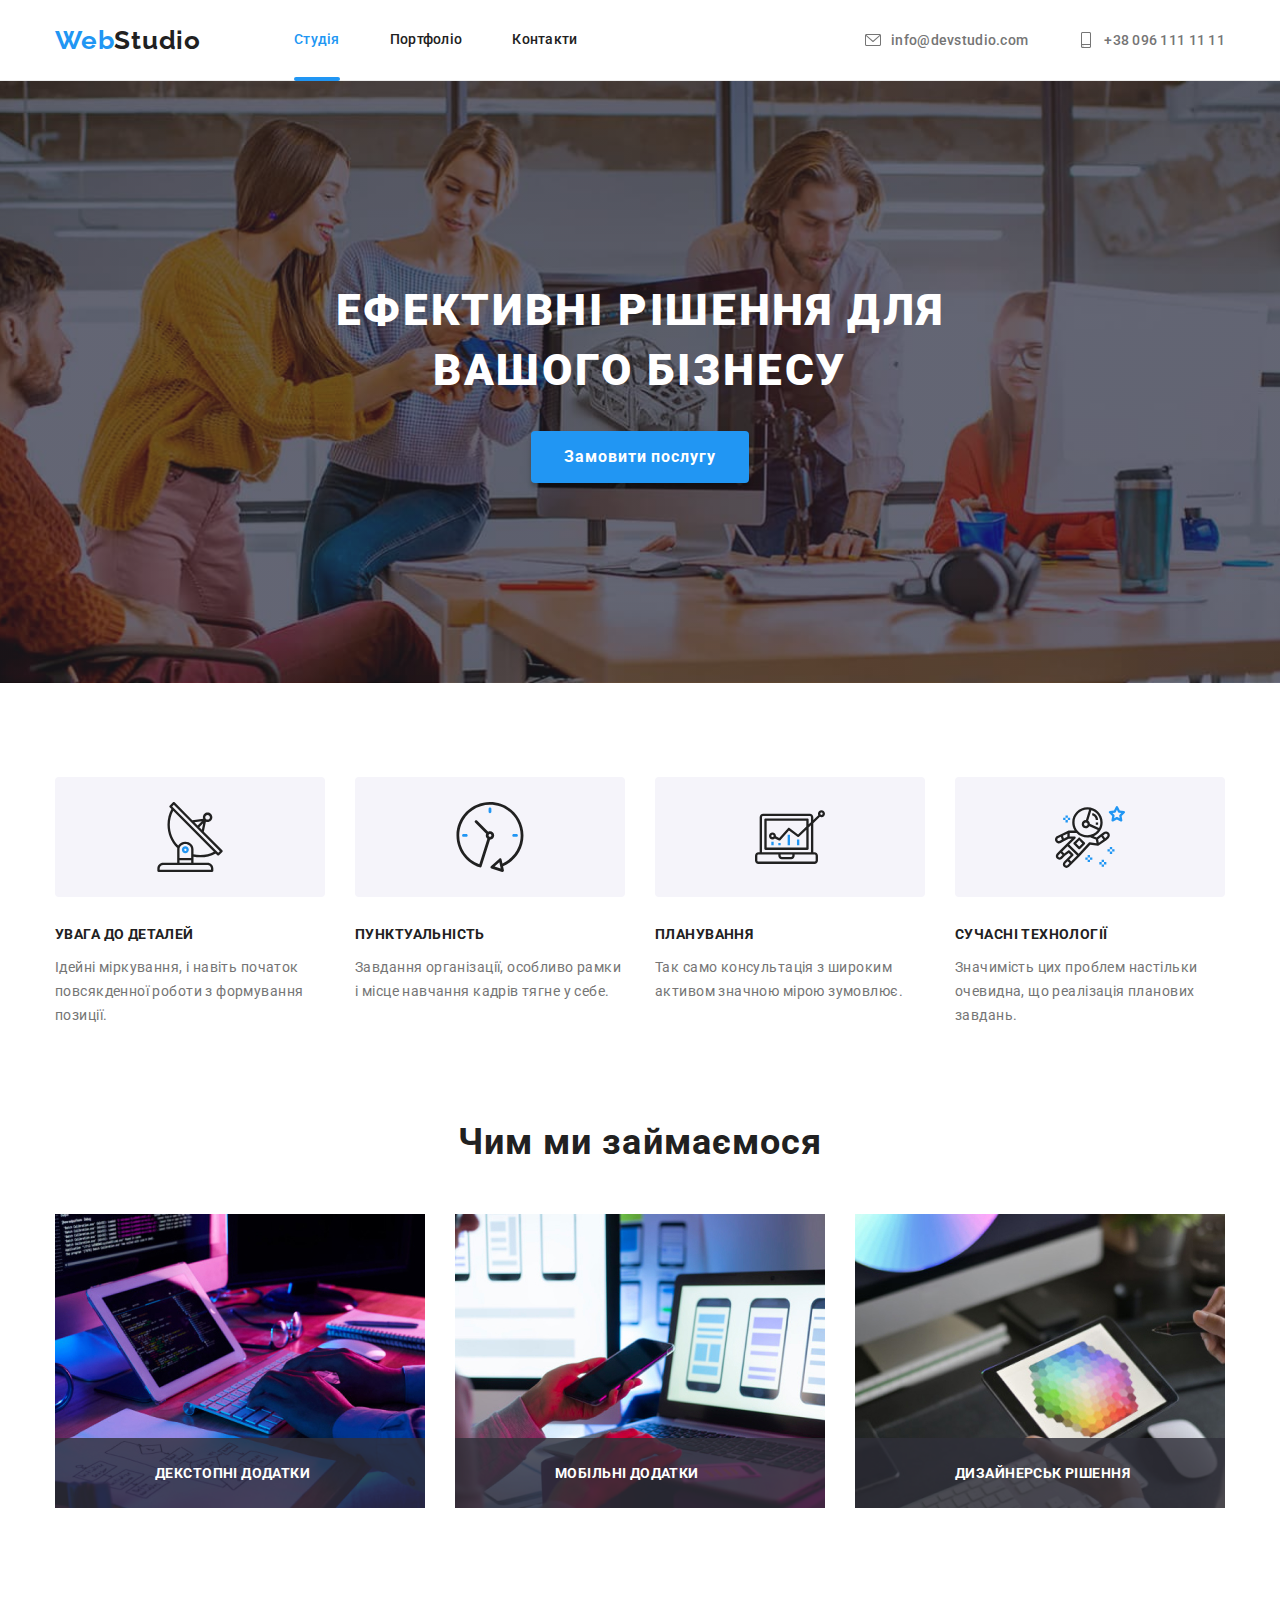
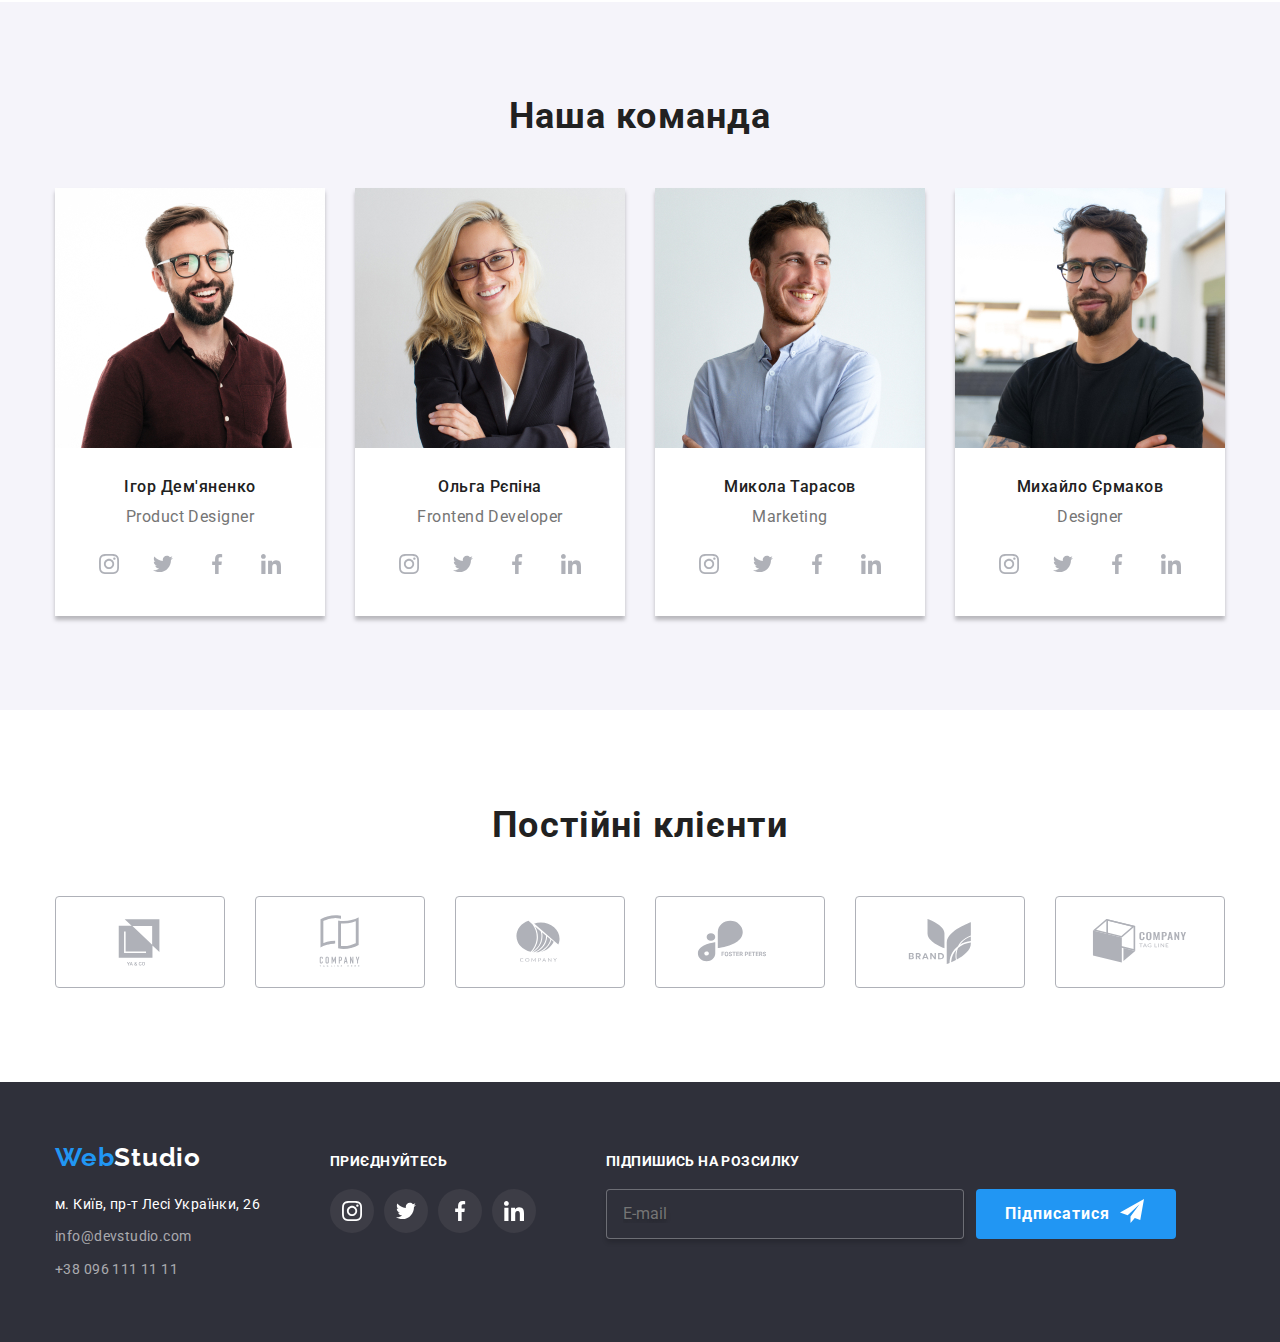
==== commit 195f3c39: "fix to css" ====
--- a/index.html
+++ b/index.html
@@ -369,19 +369,17 @@
                     <p> ПІДПИШИСЬ НА РОЗСИЛКУ</p>
                     <div class="mail-user">
                         <div class="mail-footer">
-                         <label for="mail" class="imput-name"></label>
-                        <input class="imput-footer" id="mail" type="email" name="mail" placeholder="E-mail"/>
+                         <!-- <label for="mail" class="imput-name"></label> -->
+                        <input class="imput-footer" placeholder="E-mail">
                         </div>
-                        <div class="mail-box">
-                        <button type="button" class="mail-start">Підписатися
-                       <svg class="mail-svg" width="24px" height="24px">
-                         <use href="./images/icons.svg#icon-icon-send"></use></svg></button>
-                      </div>
+                            <div class="mail-box">
+                            <button type="button" class="mail-start">Підписатися
+                          <svg class="mail-svg" width="24px" height="24px">
+                            <use href="./images/icons.svg#icon-icon-send"></use></svg></button>
+                          </div>
                       </div>
                    </div> 
-               </div> 
-              </div>   
-             
+               </div>   
         </section>    
     </footer>
  
@@ -393,13 +391,13 @@
       
         <!-- Залиште свої дані, ми вам передзвонимо -->
       
-      <form class="js-speaker-form">
+      <form class="js-speaker">
        <h2 class="modal-data">Залиште свої дані, ми вам передзвонимо</h2> 
    
           <div class="form-position">
             <label for="name" class="imput-name">Ім'я</label>
                 <div class="imputs">
-                    <input class="imput-box" id="name" type="text" name="name"/>
+                    <input class="imput-box" id="name" type="text" name="name">
                     <svg class="imputs-icon" width="18px" height="18px">
                           <use href="./images/icons.svg#icon-person-black-18dp">
                       </use>
@@ -409,7 +407,7 @@
           <div class="form-position"> 
            <label for="tel" class="imput-name">Телефон</label>
                <div class="imputs">
-                  <input class="imput-box" id="tel" type="tel" name="tel" />
+                  <input class="imput-box" id="tel" type="tel" name="tel">
                   <svg class="imputs-icon" width="18px" height="18px">
                   <use href="./images/icons.svg#icon-phone-black-18dp">
                   </use>
@@ -419,7 +417,7 @@
           <div class="form-position"> 
             <label for="mail" class="imput-name">Пошта</label>
              <div class="imputs">
-              <input class="imput-box" id="mail" type="email" name="mail" />
+              <input class="imput-box" id="mail" type="email" name="mail">
               <svg class="imputs-icon" width="18px" height="18px">
               <use href="./images/icons.svg#icon-email-black-18dp">
               </use>
@@ -430,15 +428,13 @@
             <label for="comment" class="imput-name">Коментар</label>
           <div class="imputs">
             <textarea id="comment" name="comment" class="user-comment" cols="30" rows="10" 
-          style= "width: 448px; height: 120px;"
-          placeholder="Введіть текст" class="text-comment"
-          ></textarea>
+          style= "width: 448px; height: 120px;" placeholder="Введіть текст"></textarea>
           </div>
           </div>
-          <container class="check-polise"> 
+          <div class="check-polise"> 
             <input id="policy" type="checkbox" class="check-box" name="policy"  style= "width: 15px; height: 16px;">
             <p class="consent">Погоджуюся з розсилкою та приймаю <span class="link-contract">Умови договору</span></p> 
-         </container>
+          </div>
       <!-- </form> -->
         <!-- <div class="button-position"> -->
             <button type ="submit" class="submit-button">Відправити</button>
--- a/css/styles.css
+++ b/css/styles.css
@@ -1176,18 +1176,18 @@
 padding: 0px;
 padding-left: 16px;
 padding-right: 12px;
-/* margin-bottom: 10px; */
+
 border: 1px solid rgba(255, 255, 255, 0.3);
-filter: drop-shadow (0px 4px 4px rgba(0, 0, 0, 0.15));
+box-shadow: 0px 4px 4px rgba(0, 0, 0, 0.15);
 background-color: var(--background-color);
 color: rgba(255, 255, 255, 0.6);
 text-shadow: 0px 4px 4px rgba(0, 0, 0, 0.25);
 border-radius: 4px;
-/* margin-top: 4px; */
+
 /* fill: var(--color-social-link); */
 
-transition: fill 250ms cubic-bezier(0.4, 0.0, 0.2, 1.0), border 250ms cubic-bezier(0.4, 0, 0.2, 1), color 
-250ms cubic-bezier(0.4, 0.0, 0.2, 1.0);
+transition: box-shadow 250ms cubic-bezier(0.4, 0.0, 0.2, 1.0), border 250ms cubic-bezier(0.4, 0, 0.2, 1), color 
+250ms cubic-bezier(0.4, 0.0, 0.2, 1.0), text-shadow 250ms cubic-bezier(0.4, 0, 0.2, 1);
 
 } 
 
@@ -1247,6 +1247,7 @@
     /* color: var(--accent-color); */
     box-shadow: 0px 4px 4px rgba(0, 0, 0, 0.15);
     /* text-shadow: 0px 4px 4px rgba(0, 0, 0, 0.25); */
+    background-color: #188CE8;
 }
 
 
@@ -1307,13 +1308,6 @@
 }
 
 
-/* 
-position: relative;
-width: 528px;
-
-background-color: rgba(255, 255, 255, 1);
-padding: 40px; */
-
 
 .modal-close {
     display: flex;
@@ -1329,16 +1323,22 @@
     border-radius: 50%;
     border: 1px solid rgba(0, 0, 0, 0.1);
     padding: 0;
-  background-color: var(--background-color-page);
+    background-color: var(--background-color-page);
     fill: rgba(0, 0, 0, 1);
     cursor: pointer;
+    transition: fill  250ms cubic-bezier(0.4, 0.0, 0.2, 1.0);
+}
+
+.modal-close:hover,
+.modal-close:focus { 
+    fill: #2196F3;
+
 }
 
 /* Залиште свої дані, ми вам передзвонимо */
 
 .modal-data {
-    /* padding: 40px; */
-    /* display: inline-block; */
+
     padding: 0px;
     margin-bottom: 12px;
     font-weight: 700;
@@ -1348,23 +1348,16 @@
     letter-spacing: 0.03em;
     color: var(--title-text-color);
 
-    
-}
-.js-speaker-form {
-    /* margin-bottom: 20px; */
-}
-
-    padding-top: 0;
-    padding-bottom: 0px; 
-    
-   
-                            /* Модальное окно */
+}
+
 
 
 .form-position {
-    /* font-weight: 400;
-font-size: 12px;
-line-height: 14px; */
+ cursor: pointer;   
+}
+*/
+
+.form-position {
 letter-spacing: 0.01em;
 color: rgba(117, 117, 117, 1);
 font-weight: 400;
@@ -1375,29 +1368,14 @@
 padding-left: 0;
 width: 448px;
 height: 40px;
-fill: var(--accent-color);
-border: 1px solid var(--accent-color);
-cursor: pointer;
-}
-
-.form-position:hover,
-.form-position:focus
-
- {
-    transition: fill 250ms cubic-bezier(0.4, 0.0, 0.2, 1.0), border 250ms cubic-bezier var(--accent-color);
-}
-
-
-
-/* .imput-name {
-
-    
-    } */
+
+}
+
 
 .imputs  {
 position: relative;
- transition: fill 250ms cubic-bezier(0.4, 0, 0.2, 1), color 250ms cubic-bezier(0.4, 0, 0.2, 1);
- cursor: pointer;
+transition: fill 250ms cubic-bezier(0.4, 0, 0.2, 1), color 250ms cubic-bezier(0.4, 0, 0.2, 1);
+cursor: pointer;
 }
 
 
@@ -1423,7 +1401,8 @@
     cursor: pointer;
     margin-top: 4px;
     fill: var(--color-social-link);
-    transition: fill 250ms cubic-bezier(0.4, 0.0, 0.2, 1.0), border 250ms cubic-bezier var(--accent-color);
+    transition: fill 250ms cubic-bezier(0.4, 0.0, 0.2, 1.0), border 250ms cubic-bezier(0.4, 0, 0.2, 1);
+
 } 
 
 .imput-box:hover,
@@ -1471,13 +1450,7 @@
  
 }
 
-.submit-button {
-    /* position: absolute; */
-    /* width: 200px;
-    height: 50px; */
-    /* left:  164px; */
-    /* bottom: 40px; */
-}
+
 
 .submit-button {
     color: var(--white-color);
@@ -1524,10 +1497,9 @@
 
 .user-comment:hover,
 .user-comment:focus {
-  border: 1px solid var(--accent-color);   
-}
-
-
+  border: 1px solid var(--accent-color);  
+    
+}
 
 .text-comment {
 font-weight: 400;
@@ -1543,30 +1515,29 @@
 left: 52px;
 bottom: 124px;
 /* : #212121; */
-
 background-color: #2196F3;
 border: 1px solid #212121;
 cursor: pointer;  
-transition: border-color 250ms cubic-beziervar(--accent-color);
-
-}
+/* transition: background-color 250ms cubic-bezier(0.4, 0, 0.2, 1); */
+
+}
+/* .check-box:hover, 
+.check-box:focus {
+fill:#2196F3
+} */
+
 
 /* identical to box height */
 
 
 .check-polise {
-    /* position: absolute; */
-    /* display:flex; */
-    display: flex;
-    align-items: center;
-    padding-left: 12px;
-    margin: 0;
-    margin-bottom: 30px;
-    border-color: var(--accent-color);
-    /* left: 52px; */
-    /* bottom: 120px; */
-  
-   
+
+display: flex;
+align-items: center;
+padding-left: 12px;
+margin: 0;
+margin-bottom: 30px;
+border-color: var(--accent-color);
 
 }
 .check-box:hover,
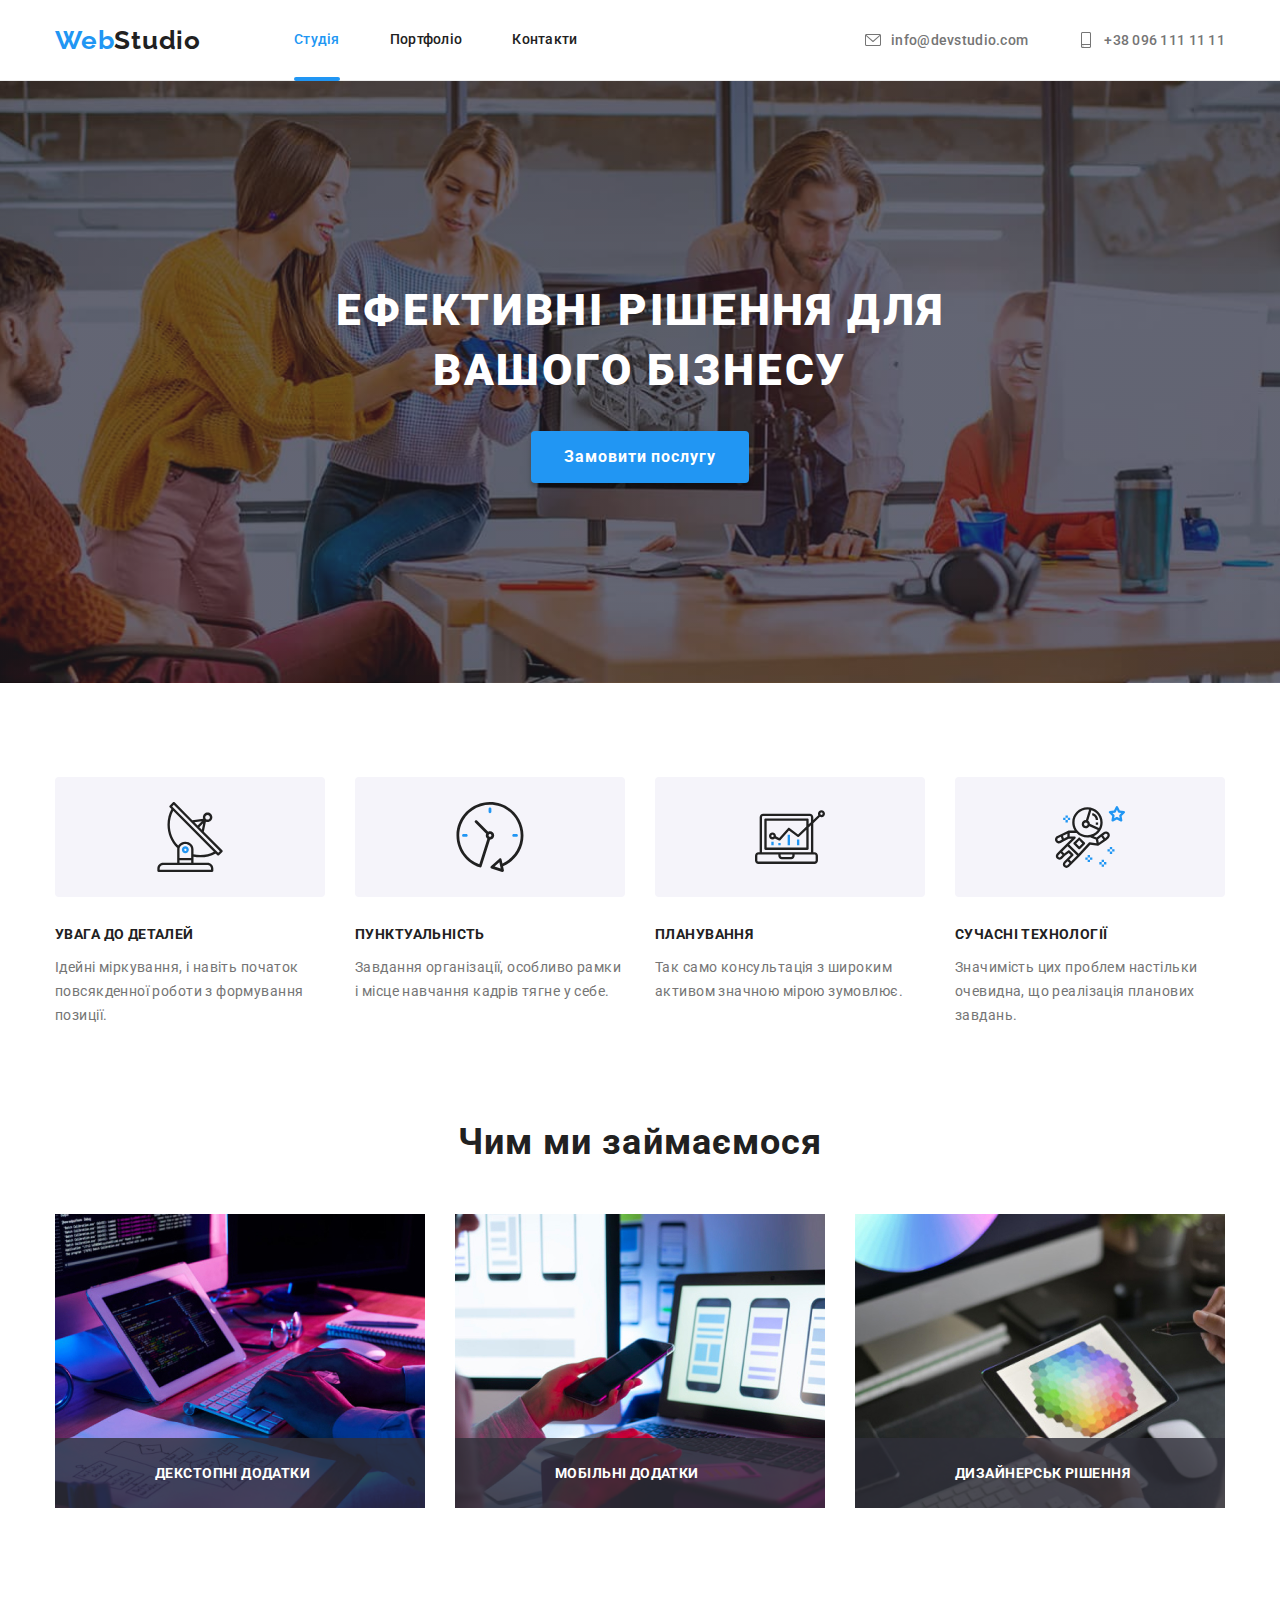
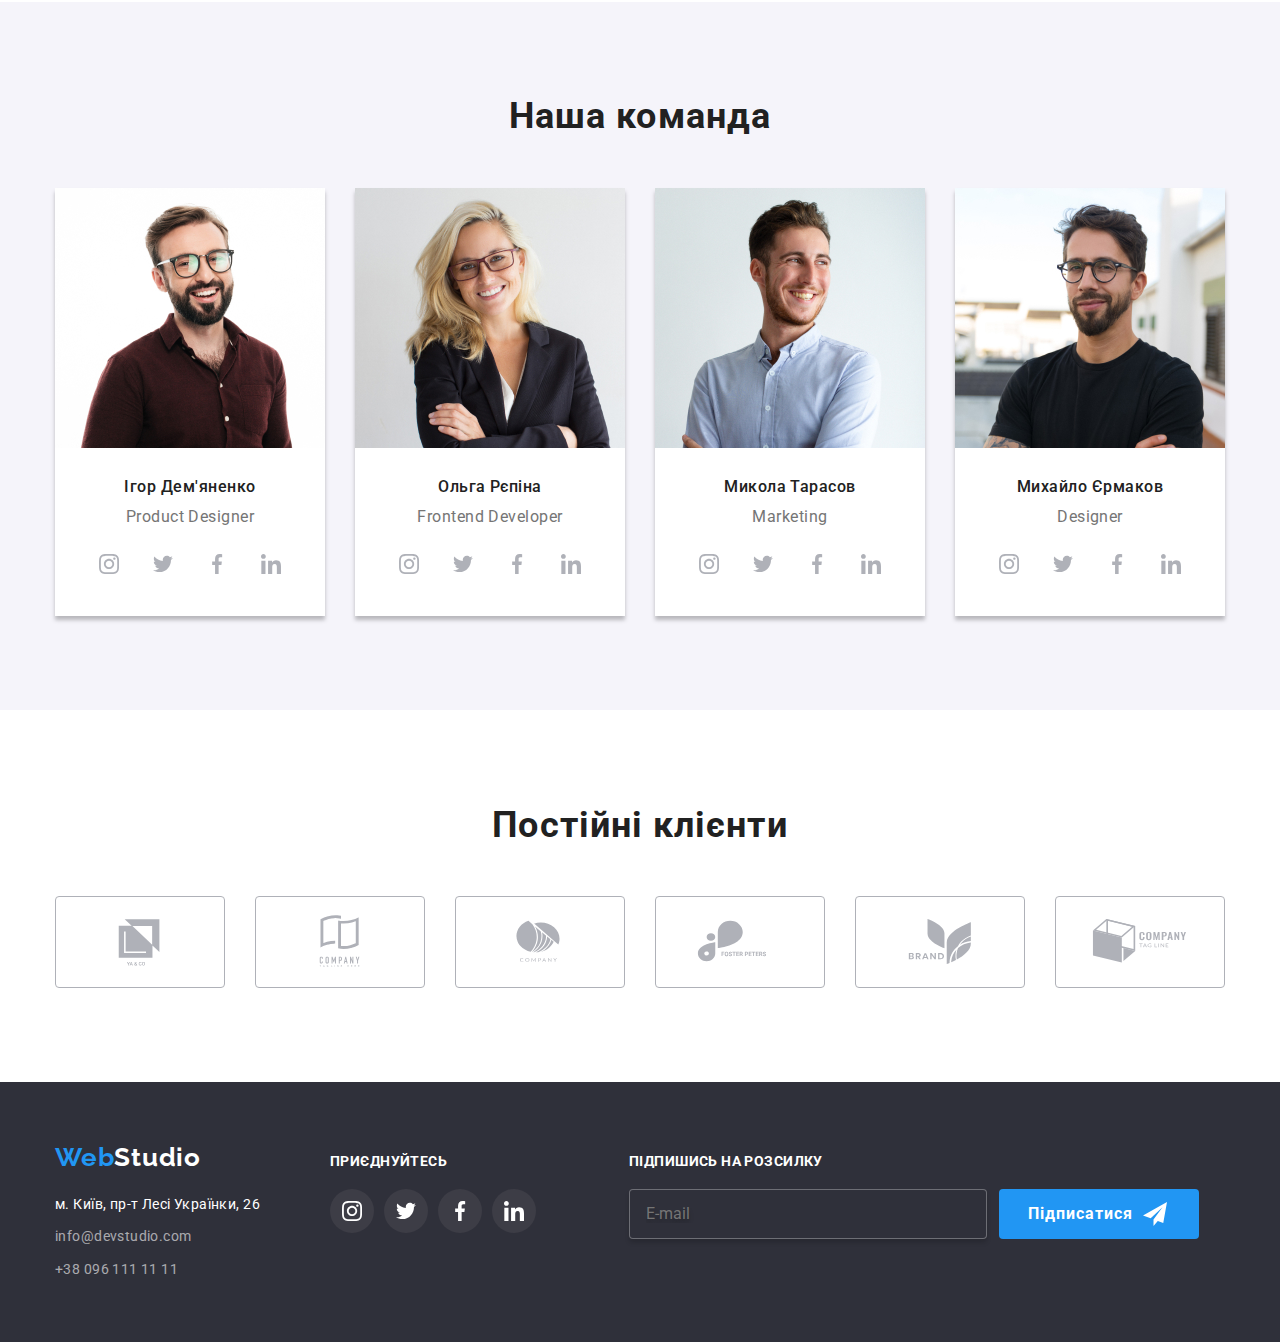
==== commit 6ec09617: "fix mentor" ====
--- a/index.html
+++ b/index.html
@@ -323,9 +323,9 @@
     </main>
     <footer class="footer">      
         <!-- Контакты--> 
-        <section class="contacts-section">
-        <h2 class="visually-hidden">Contacts</h2>
-              <div class="container footer-block"> 
+        <div class="contacts-section">
+        <p class="visually-hidden">Contacts<p>
+          <div class="container footer-block"> 
                  <div>
                  <a href="./іndex.html" class="footer-section"><span class="logo-footer">Web</span>Studio</a>
                     <address class="addressa">
@@ -367,20 +367,18 @@
                   </div>   
                   <div class="mail-social"> 
                     <p> ПІДПИШИСЬ НА РОЗСИЛКУ</p>
-                    <div class="mail-user">
-                        <div class="mail-footer">
-                         <!-- <label for="mail" class="imput-name"></label> -->
-                        <input class="imput-footer" placeholder="E-mail">
-                        </div>
-                            <div class="mail-box">
-                            <button type="button" class="mail-start">Підписатися
-                          <svg class="mail-svg" width="24px" height="24px">
-                            <use href="./images/icons.svg#icon-icon-send"></use></svg></button>
-                          </div>
-                      </div>
-                   </div> 
-               </div>   
-        </section>    
+                    <!-- <div class="mail-user"> -->
+                        <!-- <div class="mail-footer"> -->
+
+                    <form class="mail-user">
+
+                      <input class="imput-footer" placeholder="E-mail">
+                      <button type="button" class="mail-start">Підписатися
+                        <svg class="mail-svg" width="24px" height="24px">
+                          <use href="./images/icons.svg#icon-icon-send"></use></svg></button>
+                    </form>   
+                  </div>   
+          </div>    
     </footer>
  
   <div class="backdrop is-hidden" data-modal>
@@ -390,14 +388,12 @@
         <use href="./images/icons.svg#close-modal"></use></svg></button>
       
         <!-- Залиште свої дані, ми вам передзвонимо -->
-      
+       <p class="modal-data">Залиште свої дані, ми вам передзвонимо</p> 
       <form class="js-speaker">
-       <h2 class="modal-data">Залиште свої дані, ми вам передзвонимо</h2> 
-   
           <div class="form-position">
             <label for="name" class="imput-name">Ім'я</label>
                 <div class="imputs">
-                    <input class="imput-box" id="name" type="text" name="name">
+                    <input class="imput-box" id="name" type="name" name="name ">
                     <svg class="imputs-icon" width="18px" height="18px">
                           <use href="./images/icons.svg#icon-person-black-18dp">
                       </use>
@@ -431,6 +427,7 @@
           style= "width: 448px; height: 120px;" placeholder="Введіть текст"></textarea>
           </div>
           </div>
+      </form>      
           <div class="check-polise"> 
             <input id="policy" type="checkbox" class="check-box" name="policy"  style= "width: 15px; height: 16px;">
             <p class="consent">Погоджуюся з розсилкою та приймаю <span class="link-contract">Умови договору</span></p> 
@@ -439,7 +436,7 @@
         <!-- <div class="button-position"> -->
             <button type ="submit" class="submit-button">Відправити</button>
         <!-- </div> -->
-      </form>
+    
     </div>
   </div>  
     <script src="./js/modal.js">
--- a/css/styles.css
+++ b/css/styles.css
@@ -1151,7 +1151,7 @@
     display: flex;
     justify-content: flex-start;
     flex-direction: column;
-    margin-left: 70px;
+    margin-left: 93px;
 }
 
 .mail-social p {
@@ -1208,10 +1208,7 @@
     margin-right: 12px;
 }
 
-.mail-box {
-    position: relative;
-    /* padding: 10px 28px; */
-}
+
 
 .mail-start {
     background-color: #2196F3;
@@ -1219,8 +1216,8 @@
 }
 
 .mail-start {
-    display: block;
-    position: relative;
+    display: flex;
+    /* position: relative; */
     width: 200px;
     height: 50px;
     padding-left: 28px;
@@ -1235,7 +1232,7 @@
     align-items: center;
     letter-spacing: 0.06em;
     /* box-shadow: 0px 4px 4px rgba(0, 0, 0, 0.15); */
-  
+  margin-left: 12px;
     border: 1px solid transparent;
     /* fill: var(--background-color-page); */
     transition: fill 250ms cubic-bezier(0.4, 0.0, 0.2, 1.0), border 250ms cubic-bezier(0.4, 0, 0.2, 1);
@@ -1253,7 +1250,7 @@
 
 
     .mail-svg {
-        position: absolute;
+        /* position: absolute; */
      /* margin: 10px;
         top: 13px;
         right: 28px; */
@@ -1292,17 +1289,17 @@
     top: 50%;
     left: 50%;
     transform: translate(-50%, -50%);
-    max-height: 581px;
-    height: 100%;
+    height: 581px;
+    /* height: 100%; */
     width: 528px;
     background-color: var(--background-color-page); 
     transition: background-color  250ms cubic-bezier(0.4, 0, 0.2, 1);
-    /* z-index: -1; */
+
     padding: 40px;
 border: 1px solid transparent;
 border-radius: 4px;
 min-height: 581px;
-overflow: auto;
+/* overflow: auto; */
 box-shadow: 0px 1px 3px rgb(0 0 0 / 12%), 0px 1px 1px rgb(0 0 0 / 14%), 0px 2px 1px rgb(0 0 0 / 20%);   
      
 }
@@ -1352,12 +1349,13 @@
 
 
 
+.form-position + .form-position {
+ margin-top: 10px;   
+}
+*/
+
 .form-position {
- cursor: pointer;   
-}
-*/
-
-.form-position {
+    cursor: pointer;
 letter-spacing: 0.01em;
 color: rgba(117, 117, 117, 1);
 font-weight: 400;
@@ -1385,7 +1383,14 @@
     fill: var(--accent-color);
 }  
 
-
+.imput-name {
+font-weight: 400;
+font-size: 12px;
+line-height: 1.16;
+letter-spacing: 0.01em;
+
+color: #757575;
+}
 
 
 .imput-box {
@@ -1395,12 +1400,12 @@
     padding: 0px;
     padding-left: 40px;
     padding-right: 12px;
-    margin-bottom: 10px;
+    /* margin-bottom: 10px; */
     border: 1px solid rgba(33, 33, 33, 0.2);
     border-radius: 4px;
     cursor: pointer;
     margin-top: 4px;
-    fill: var(--color-social-link);
+    fill: var(--accent-color);
     transition: fill 250ms cubic-bezier(0.4, 0.0, 0.2, 1.0), border 250ms cubic-bezier(0.4, 0, 0.2, 1);
 
 } 
@@ -1439,7 +1444,7 @@
     padding: 10px 52px;
     /* width: 200px;  */
     box-shadow: 0px 4px 4px rgba(0, 0, 0, 0.25);
-    /* margin-bottom: 30px; */
+    margin-top: 30px;
     /* padding-bottom: 200px; */
     /* display: flex; */
     align-items: center;
@@ -1480,18 +1485,19 @@
 .user-comment {
     border: 1px solid rgba(33, 33, 33, 0.2);
     /* position: absolute; */
-    width: 448px;
+    width: 100%;
     height: 58px;
     border-radius: 4px;
+    margin: 0;
     margin-top: 4px;
-    margin-bottom: 20px;
+    /* margin-bottom: 20px; */
     resize: none;
     padding: 12px 16px;
     font-weight: 400;
     font-size: 12px;
     line-height: 1.16;
     letter-spacing: 0.01em;
-    color: rgba(117, 117, 117, 0.5);
+    color: var(--title-text-color);
 
 }
 
@@ -1536,7 +1542,8 @@
 align-items: center;
 padding-left: 12px;
 margin: 0;
-margin-bottom: 30px;
+margin-top: 20px;
+margin-bottom: 0px;
 border-color: var(--accent-color);
 
 }
